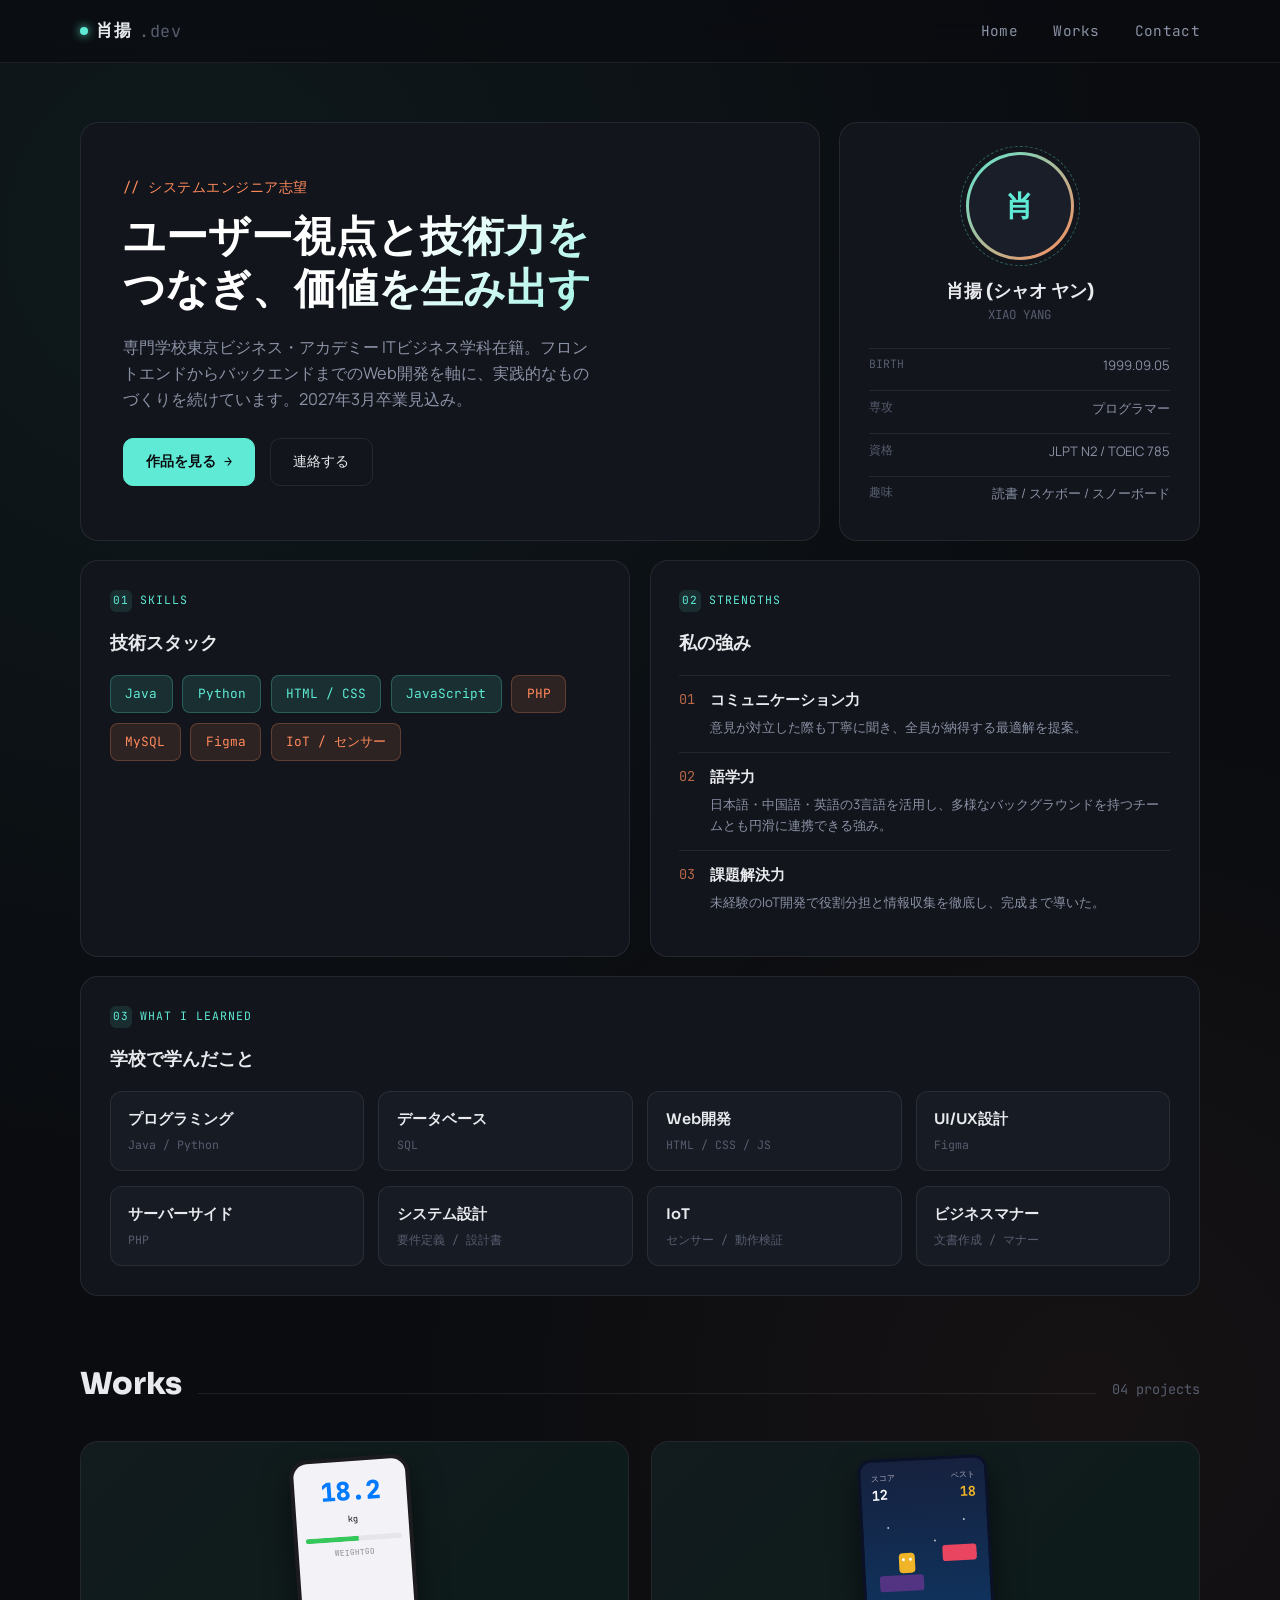
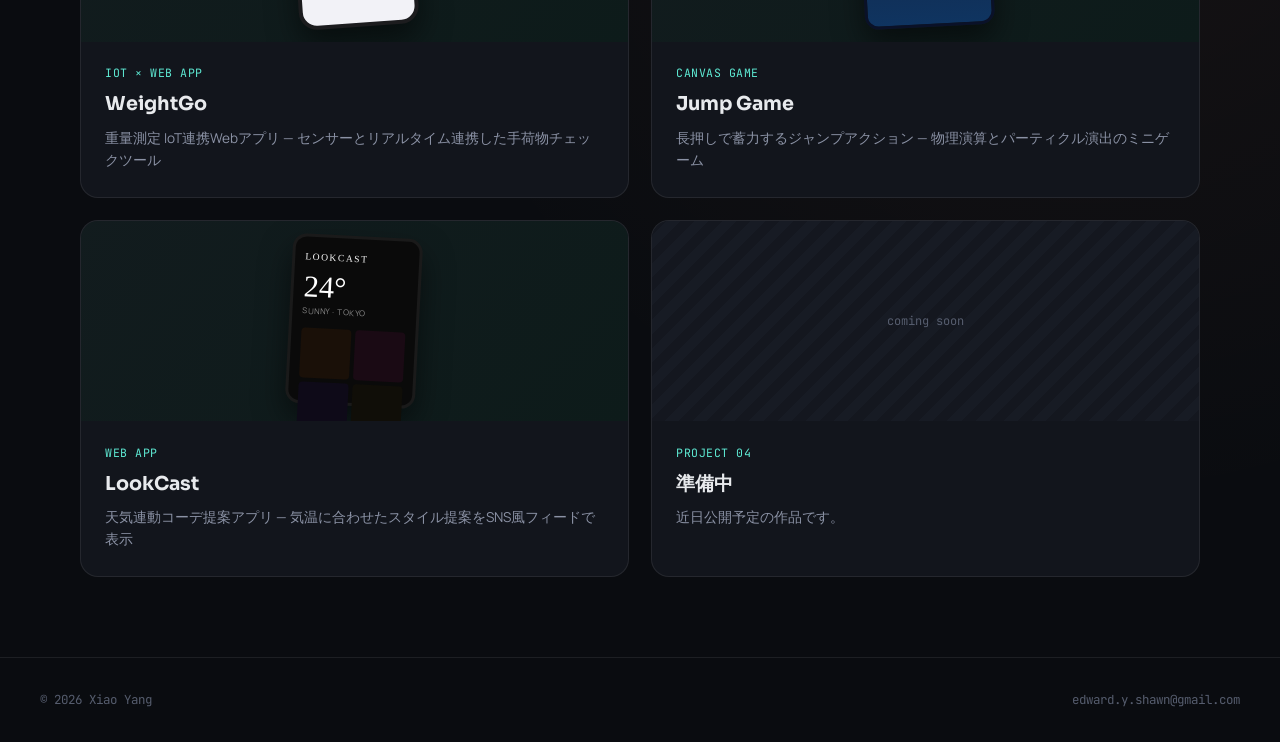
==== portfolio.html @ 36eb5057 "Add files via upload" ====
<!DOCTYPE html>
<html lang="ja">

<head>
    <meta charset="UTF-8">
    <meta name="viewport" content="width=device-width, initial-scale=1.0">
    <title>肖揚 | Portfolio</title>
    <link rel="preconnect" href="https://fonts.googleapis.com">
    <link
        href="https://fonts.googleapis.com/css2?family=Sora:wght@400;600;700;800&family=JetBrains+Mono:wght@400;500;700&family=Manrope:wght@300;400;500;600&display=swap"
        rel="stylesheet">
    <style>
        :root {
            --bg: #0A0C10;
            --bg-card: #12151C;
            --bg-card-hover: #171B24;
            --border: rgba(255, 255, 255, 0.08);
            --border-hover: rgba(94, 234, 212, 0.4);
            --text: #E8EAED;
            --text-dim: #8B92A5;
            --text-faint: #565D6E;
            --accent: #5EEAD4;
            --accent-dim: rgba(94, 234, 212, 0.12);
            --accent2: #FF8A5B;
            --accent2-dim: rgba(255, 138, 91, 0.12);
        }

        * {
            margin: 0;
            padding: 0;
            box-sizing: border-box;
        }

        html {
            scroll-behavior: smooth;
        }

        body {
            background: var(--bg);
            color: var(--text);
            font-family: 'Manrope', sans-serif;
            line-height: 1.6;
            overflow-x: hidden;
            background-image:
                radial-gradient(circle at 15% 10%, rgba(94, 234, 212, 0.06) 0%, transparent 40%),
                radial-gradient(circle at 85% 60%, rgba(255, 138, 91, 0.05) 0%, transparent 40%);
        }

        .mono {
            font-family: 'JetBrains Mono', monospace;
        }

        /* ===== Header ===== */
        header {
            position: fixed;
            top: 0;
            width: 100%;
            z-index: 1000;
            background: rgba(10, 12, 16, 0.7);
            backdrop-filter: blur(16px);
            -webkit-backdrop-filter: blur(16px);
            border-bottom: 1px solid var(--border);
        }

        nav {
            max-width: 1200px;
            margin: 0 auto;
            display: flex;
            justify-content: space-between;
            align-items: center;
            padding: 1.1rem 2.5rem;
        }

        .logo {
            font-family: 'Sora', sans-serif;
            font-weight: 700;
            font-size: 1.05rem;
            letter-spacing: 0.5px;
            color: var(--text);
            display: flex;
            align-items: center;
            gap: 0.5rem;
            cursor: pointer;
        }

        .logo::before {
            content: '';
            width: 8px;
            height: 8px;
            border-radius: 50%;
            background: var(--accent);
            box-shadow: 0 0 10px var(--accent);
        }

        .nav-links {
            display: flex;
            gap: 2.2rem;
            list-style: none;
        }

        .nav-links a {
            color: var(--text-dim);
            text-decoration: none;
            font-size: 0.9rem;
            font-family: 'JetBrains Mono', monospace;
            letter-spacing: 0.3px;
            transition: color 0.25s ease;
        }

        .nav-links a:hover {
            color: var(--accent);
        }

        /* ===== Main / Pages ===== */
        main {
            padding-top: 90px;
        }

        .page {
            display: none;
            animation: fadeUp 0.5s ease;
        }

        .page.active {
            display: block;
        }

        @keyframes fadeUp {
            from {
                opacity: 0;
                transform: translateY(16px);
            }

            to {
                opacity: 1;
                transform: translateY(0);
            }
        }

        .wrap {
            max-width: 1200px;
            margin: 0 auto;
            padding: 0 2.5rem;
        }

        /* ===== Hero / Bento Grid ===== */
        .bento {
            display: grid;
            grid-template-columns: repeat(12, 1fr);
            gap: 1.2rem;
            margin: 2rem 0 4rem;
        }

        .card {
            background: var(--bg-card);
            border: 1px solid var(--border);
            border-radius: 18px;
            padding: 1.8rem;
            position: relative;
            transition: border-color 0.3s ease, transform 0.3s ease, background 0.3s ease;
        }

        .card:hover {
            border-color: var(--border-hover);
            transform: translateY(-3px);
        }

        .card-tag {
            font-family: 'JetBrains Mono', monospace;
            font-size: 0.72rem;
            color: var(--accent);
            letter-spacing: 1px;
            text-transform: uppercase;
            display: flex;
            align-items: center;
            gap: 0.5rem;
            margin-bottom: 1rem;
        }

        .card-tag .num {
            background: var(--accent-dim);
            color: var(--accent);
            width: 22px;
            height: 22px;
            border-radius: 6px;
            display: flex;
            align-items: center;
            justify-content: center;
            font-size: 0.7rem;
        }

        /* Hero main card */
        .hero-card {
            grid-column: span 8;
            padding: 2.6rem;
            display: flex;
            flex-direction: column;
            justify-content: center;
        }

        .eyebrow {
            font-family: 'JetBrains Mono', monospace;
            color: var(--accent2);
            font-size: 0.85rem;
            margin-bottom: 0.8rem;
            letter-spacing: 0.5px;
        }

        .hero-card h1 {
            font-family: 'Sora', sans-serif;
            font-size: 2.6rem;
            font-weight: 800;
            line-height: 1.25;
            margin-bottom: 1.2rem;
            background: linear-gradient(135deg, #fff 40%, var(--accent) 100%);
            -webkit-background-clip: text;
            background-clip: text;
            -webkit-text-fill-color: transparent;
        }

        .hero-card p.desc {
            color: var(--text-dim);
            font-size: 1.02rem;
            max-width: 480px;
            margin-bottom: 1.6rem;
        }

        .hero-btns {
            display: flex;
            gap: 0.9rem;
        }

        .btn {
            font-family: 'JetBrains Mono', monospace;
            font-size: 0.85rem;
            padding: 0.75rem 1.4rem;
            border-radius: 10px;
            cursor: pointer;
            text-decoration: none;
            display: inline-flex;
            align-items: center;
            gap: 0.5rem;
            transition: all 0.25s ease;
            border: 1px solid var(--border);
        }

        .btn-primary {
            background: var(--accent);
            color: #0A0C10;
            font-weight: 700;
            border-color: var(--accent);
        }

        .btn-primary:hover {
            box-shadow: 0 0 20px rgba(94, 234, 212, 0.4);
            transform: translateY(-2px);
        }

        .btn-ghost {
            color: var(--text);
        }

        .btn-ghost:hover {
            border-color: var(--accent);
            color: var(--accent);
        }

        /* Profile card */
        .profile-card {
            grid-column: span 4;
            display: flex;
            flex-direction: column;
            align-items: center;
            text-align: center;
            justify-content: center;
            gap: 1rem;
        }

        .avatar {
            width: 108px;
            height: 108px;
            border-radius: 50%;
            background: linear-gradient(135deg, var(--accent), var(--accent2));
            padding: 3px;
            position: relative;
        }

        .avatar::after {
            content: '';
            position: absolute;
            inset: -6px;
            border-radius: 50%;
            border: 1px dashed rgba(94, 234, 212, 0.35);
            animation: spin 12s linear infinite;
        }

        @keyframes spin {
            to {
                transform: rotate(360deg);
            }
        }

        .avatar-inner {
            width: 100%;
            height: 100%;
            border-radius: 50%;
            background: #1a1e28;
            display: flex;
            align-items: center;
            justify-content: center;
            font-family: 'Sora', sans-serif;
            font-size: 1.8rem;
            font-weight: 700;
            color: var(--accent);
        }

        .profile-card .name-jp {
            font-family: 'Sora', sans-serif;
            font-weight: 700;
            font-size: 1.15rem;
        }

        .profile-card .name-en {
            font-family: 'JetBrains Mono', monospace;
            font-size: 0.78rem;
            color: var(--text-faint);
        }

        .profile-meta {
            width: 100%;
            margin-top: 0.4rem;
            display: flex;
            flex-direction: column;
            gap: 0.5rem;
        }

        .meta-row {
            display: flex;
            justify-content: space-between;
            font-size: 0.82rem;
            padding: 0.4rem 0;
            border-top: 1px solid var(--border);
        }

        .meta-row span:first-child {
            color: var(--text-faint);
            font-family: 'JetBrains Mono', monospace;
            font-size: 0.72rem;
        }

        .meta-row span:last-child {
            color: var(--text-dim);
            text-align: right;
        }

        /* Skills card */
        .skills-card {
            grid-column: span 6;
        }

        .skills-card h3,
        .strengths-card h3,
        .learn-card h3 {
            font-family: 'Sora', sans-serif;
            font-size: 1.15rem;
            margin-bottom: 1.1rem;
        }

        .skill-tags {
            display: flex;
            flex-wrap: wrap;
            gap: 0.6rem;
        }

        .skill-tag {
            font-family: 'JetBrains Mono', monospace;
            font-size: 0.8rem;
            padding: 0.5rem 0.9rem;
            border-radius: 8px;
            background: var(--accent-dim);
            color: var(--accent);
            border: 1px solid rgba(94, 234, 212, 0.25);
        }

        .skill-tag.alt {
            background: var(--accent2-dim);
            color: var(--accent2);
            border-color: rgba(255, 138, 91, 0.25);
        }

        /* Strengths card */
        .strengths-card {
            grid-column: span 6;
        }

        .strength-item {
            display: flex;
            gap: 0.9rem;
            padding: 0.85rem 0;
            border-top: 1px solid var(--border);
        }

        .strength-item:first-of-type {
            border-top: none;
        }

        .strength-num {
            font-family: 'JetBrains Mono', monospace;
            color: var(--accent2);
            font-size: 0.85rem;
            flex-shrink: 0;
            opacity: 0.7;
        }

        .strength-item h4 {
            font-family: 'Sora', sans-serif;
            font-size: 0.92rem;
            margin-bottom: 0.25rem;
        }

        .strength-item p {
            font-size: 0.83rem;
            color: var(--text-dim);
        }

        /* Learned / tags cloud card */
        .learn-card {
            grid-column: span 12;
        }

        .learn-grid {
            display: grid;
            grid-template-columns: repeat(4, 1fr);
            gap: 0.9rem;
        }

        .learn-item {
            background: var(--bg-card-hover);
            border: 1px solid var(--border);
            border-radius: 12px;
            padding: 1rem 1.1rem;
            display: flex;
            flex-direction: column;
            gap: 0.3rem;
            transition: border-color 0.25s ease;
        }

        .learn-item:hover {
            border-color: var(--border-hover);
        }

        .learn-item .l-title {
            font-family: 'Sora', sans-serif;
            font-size: 0.92rem;
            font-weight: 600;
        }

        .learn-item .l-sub {
            font-family: 'JetBrains Mono', monospace;
            font-size: 0.72rem;
            color: var(--text-faint);
        }

        /* Section headers */
        .section-head {
            display: flex;
            align-items: baseline;
            gap: 1rem;
            margin: 4rem 0 2rem;
        }

        .section-head h2 {
            font-family: 'Sora', sans-serif;
            font-size: 1.9rem;
            font-weight: 800;
        }

        .section-head .line {
            flex: 1;
            height: 1px;
            background: var(--border);
        }

        .section-head .count {
            font-family: 'JetBrains Mono', monospace;
            color: var(--text-faint);
            font-size: 0.85rem;
        }

        /* ===== Works ===== */
        .works-grid {
            display: grid;
            grid-template-columns: repeat(2, 1fr);
            gap: 1.4rem;
            margin-bottom: 5rem;
        }

        .work-card {
            background: var(--bg-card);
            border: 1px solid var(--border);
            border-radius: 18px;
            overflow: hidden;
            cursor: pointer;
            transition: all 0.35s ease;
        }

        .work-card:hover {
            border-color: var(--border-hover);
            transform: translateY(-4px);
        }

        .work-thumb {
            height: 200px;
            position: relative;
            display: flex;
            align-items: center;
            justify-content: center;
            overflow: hidden;
        }

        .work-thumb.featured {
            background: linear-gradient(135deg, #12222080, #0d1b1a);
        }

        .work-thumb.placeholder {
            background: repeating-linear-gradient(135deg, #14171f, #14171f 10px, #171b24 10px, #171b24 20px);
        }

        .work-thumb img {
            width: 100%;
            height: 100%;
            object-fit: cover;
            object-position: top center;
            transition: transform 0.5s ease;
        }

        .work-card:hover .work-thumb img {
            transform: scale(1.04);
        }

        .work-body {
            padding: 1.4rem 1.5rem 1.6rem;
        }

        .work-body .w-cat {
            font-family: 'JetBrains Mono', monospace;
            font-size: 0.72rem;
            color: var(--accent);
            text-transform: uppercase;
            letter-spacing: 0.5px;
        }

        .work-body h3 {
            font-family: 'Sora', sans-serif;
            font-size: 1.2rem;
            margin: 0.4rem 0 0.5rem;
        }

        .work-body p {
            font-size: 0.85rem;
            color: var(--text-dim);
        }

        /* mini phone mockup for WeightGo */
        .mini-phone {
            width: 120px;
            height: 170px;
            background: #f2f2f7;
            border-radius: 18px;
            border: 4px solid #1c1c1e;
            padding: 10px 8px;
            box-shadow: 0 15px 30px rgba(0, 0, 0, 0.5);
            transform: rotate(-4deg);
        }

        .mini-phone .mp-num {
            font-family: 'JetBrains Mono', monospace;
            font-weight: 800;
            color: #007aff;
            font-size: 1.6rem;
            text-align: center;
        }

        .mini-phone .mp-unit {
            font-size: 0.55rem;
            color: #1c1c1e;
            text-align: center;
            font-family: 'JetBrains Mono', monospace;
        }

        .mini-phone .mp-bar {
            height: 5px;
            background: #e5e5ea;
            border-radius: 3px;
            margin-top: 10px;
            overflow: hidden;
        }

        .mini-phone .mp-fill {
            width: 55%;
            height: 100%;
            background: #34c759;
        }

        .mini-phone .mp-label {
            font-size: 0.5rem;
            color: #8e8e93;
            margin-top: 5px;
            text-align: center;
            font-family: 'JetBrains Mono', monospace;
        }

        .lock-icon {
            color: var(--text-faint);
            font-family: 'JetBrains Mono', monospace;
            font-size: 0.75rem;
        }

        /* mini game mockup for Jump Game */
        .mini-game {
            width: 130px;
            height: 170px;
            border-radius: 14px;
            background: linear-gradient(180deg, #16213e 0%, #0f3460 100%);
            border: 3px solid #0a1128;
            box-shadow: 0 15px 30px rgba(0, 0, 0, 0.5);
            transform: rotate(-3deg);
            position: relative;
            overflow: hidden;
            padding: 10px;
        }

        .mini-game .mg-hud {
            display: flex;
            justify-content: space-between;
            font-family: 'JetBrains Mono', monospace;
            font-size: 0.5rem;
            color: #aab;
        }

        .mini-game .mg-hud b {
            display: block;
            color: #fff;
            font-size: 0.85rem;
        }

        .mini-game .mg-star {
            position: absolute;
            width: 2px;
            height: 2px;
            background: rgba(255, 255, 255, 0.7);
            border-radius: 50%;
        }

        .mini-game .mg-player {
            position: absolute;
            width: 16px;
            height: 20px;
            background: #f0b429;
            border-radius: 4px;
            bottom: 52px;
            left: 34px;
        }

        .mini-game .mg-player::before,
        .mini-game .mg-player::after {
            content: '';
            position: absolute;
            width: 3px;
            height: 3px;
            background: #fff;
            border-radius: 50%;
            top: 5px;
        }

        .mini-game .mg-player::before { left: 3px; }
        .mini-game .mg-player::after { right: 3px; }

        .mini-game .mg-block {
            position: absolute;
            height: 16px;
            border-radius: 3px;
            bottom: 34px;
        }

        .mini-game .mg-block.b1 { width: 44px; left: 14px; background: #533483; }
        .mini-game .mg-block.b2 { width: 34px; left: 78px; bottom: 62px; background: #e94560; }

        /* mini app mockup for LookCast */
        .mini-look {
            width: 130px;
            height: 170px;
            border-radius: 14px;
            background: #0a0a0a;
            border: 3px solid #1a1a1a;
            box-shadow: 0 15px 30px rgba(0, 0, 0, 0.5);
            transform: rotate(3deg);
            padding: 12px 10px;
            font-family: 'DM Sans', 'Manrope', sans-serif;
        }

        .mini-look .ml-logo {
            font-family: 'Playfair Display', serif;
            font-size: 0.6rem;
            letter-spacing: 1.5px;
            color: #fafafa;
            text-transform: uppercase;
        }

        .mini-look .ml-temp {
            font-family: 'Playfair Display', serif;
            font-size: 1.9rem;
            color: #fff;
            line-height: 1;
            margin: 8px 0 2px;
        }

        .mini-look .ml-desc {
            font-size: 0.5rem;
            color: #888;
            letter-spacing: 0.5px;
            text-transform: uppercase;
            margin-bottom: 10px;
        }

        .mini-look .ml-grid {
            display: grid;
            grid-template-columns: repeat(2, 1fr);
            gap: 4px;
        }

        .mini-look .ml-tile {
            aspect-ratio: 1;
            border-radius: 4px;
        }

        .mini-look .ml-tile:nth-child(1) { background: #1a1008; }
        .mini-look .ml-tile:nth-child(2) { background: #1a0a14; }
        .mini-look .ml-tile:nth-child(3) { background: #0e0a18; }
        .mini-look .ml-tile:nth-child(4) { background: #100e08; }

        /* rotate work-thumb contents upright regardless of card tilt */
        .work-thumb.featured {
            display: flex;
            align-items: center;
            justify-content: center;
        }

        /* ===== Work Details Page ===== */
        .work-details-wrap {
            max-width: 880px;
            margin: 0 auto;
            padding: 2rem 2.5rem 6rem;
        }

        .back-link {
            font-family: 'JetBrains Mono', monospace;
            color: var(--text-dim);
            font-size: 0.85rem;
            text-decoration: none;
            display: inline-flex;
            align-items: center;
            gap: 0.4rem;
            margin-bottom: 2rem;
            cursor: pointer;
        }

        .back-link:hover {
            color: var(--accent);
        }

        .wd-header {
            margin-bottom: 2.5rem;
        }

        .wd-header .w-cat {
            font-family: 'JetBrains Mono', monospace;
            color: var(--accent);
            font-size: 0.78rem;
            text-transform: uppercase;
            letter-spacing: 0.5px;
        }

        .wd-header h2 {
            font-family: 'Sora', sans-serif;
            font-size: 2.2rem;
            margin: 0.5rem 0 1rem;
        }

        .wd-meta {
            display: flex;
            gap: 2rem;
            flex-wrap: wrap;
            margin-bottom: 1.5rem;
        }

        .wd-meta-item {
            font-family: 'JetBrains Mono', monospace;
            font-size: 0.78rem;
        }

        .wd-meta-item span {
            display: block;
            color: var(--text-faint);
            margin-bottom: 0.2rem;
            font-size: 0.7rem;
        }

        .wd-body {
            background: var(--bg-card);
            border: 1px solid var(--border);
            border-radius: 18px;
            padding: 2.2rem;
        }

        .wd-body p {
            color: var(--text-dim);
            font-size: 0.98rem;
            margin-bottom: 1.5rem;
        }

        .wd-images {
            display: grid;
            grid-template-columns: 1fr;
            gap: 1.2rem;
            margin-top: 1.5rem;
        }

        .wd-image {
            height: 460px;
            border-radius: 12px;
            background: #0d0f14;
            border: 1px solid var(--border);
            overflow: hidden;
            display: flex;
            align-items: center;
            justify-content: center;
            padding: 1rem;
        }

        .wd-image img {
            max-width: 100%;
            max-height: 100%;
            width: auto;
            height: auto;
            object-fit: contain;
            display: block;
            border-radius: 4px;
        }

        /* ===== Contact Page ===== */
        .contact-wrap {
            max-width: 560px;
            margin: 3rem auto 6rem;
            padding: 0 2.5rem;
        }

        .contact-wrap h2 {
            font-family: 'Sora', sans-serif;
            font-size: 2rem;
            margin-bottom: 0.5rem;
        }

        .contact-wrap .sub {
            color: var(--text-dim);
            font-size: 0.95rem;
            margin-bottom: 2.5rem;
        }

        .form-group {
            margin-bottom: 1.4rem;
        }

        .form-group label {
            display: block;
            font-family: 'JetBrains Mono', monospace;
            font-size: 0.78rem;
            color: var(--text-faint);
            margin-bottom: 0.5rem;
            text-transform: uppercase;
            letter-spacing: 0.5px;
        }

        .form-group input,
        .form-group textarea {
            width: 100%;
            background: var(--bg-card);
            border: 1px solid var(--border);
            border-radius: 10px;
            padding: 0.9rem 1rem;
            color: var(--text);
            font-family: 'Manrope', sans-serif;
            font-size: 0.95rem;
            transition: border-color 0.25s ease;
        }

        .form-group input:focus,
        .form-group textarea:focus {
            outline: none;
            border-color: var(--accent);
        }

        .form-group textarea {
            min-height: 130px;
            resize: vertical;
        }

        .submit-btn {
            width: 100%;
            padding: 1rem;
        }

        /* ===== Footer ===== */
        footer {
            border-top: 1px solid var(--border);
            padding: 2rem 2.5rem;
            display: flex;
            justify-content: space-between;
            align-items: center;
            font-family: 'JetBrains Mono', monospace;
            font-size: 0.78rem;
            color: var(--text-faint);
        }

        @media (max-width: 860px) {

            .hero-card,
            .profile-card,
            .skills-card,
            .strengths-card {
                grid-column: span 12;
            }

            .learn-grid {
                grid-template-columns: repeat(2, 1fr);
            }

            .works-grid {
                grid-template-columns: 1fr;
            }

            .wd-images {
                grid-template-columns: 1fr;
            }

            .wd-image {
                height: 320px;
            }

            nav {
                padding: 1rem 1.4rem;
            }

            .wrap {
                padding: 0 1.4rem;
            }

            .hero-card h1 {
                font-size: 2rem;
            }
        }
    </style>
</head>

<body>

    <header>
        <nav>
            <div class="logo" onclick="showPage('home')">肖揚<span class="mono"
                    style="color:var(--text-faint); font-weight:400;">.dev</span></div>
            <ul class="nav-links">
                <li><a onclick="showPage('home')">Home</a></li>
                <li><a
                        onclick="showPage('home'); setTimeout(()=>document.getElementById('works').scrollIntoView({behavior:'smooth'}),50)">Works</a>
                </li>
                <li><a onclick="showPage('contact')">Contact</a></li>
            </ul>
        </nav>
    </header>

    <main>
        <!-- HOME -->
        <div id="home" class="page active">
            <div class="wrap">

                <div class="bento">
                    <!-- Hero -->
                    <div class="card hero-card">
                        <div class="eyebrow">// システムエンジニア志望</div>
                        <h1>ユーザー視点と技術力を<br>つなぎ、価値を生み出す</h1>
                        <p class="desc">専門学校東京ビジネス・アカデミー
                            ITビジネス学科在籍。フロントエンドからバックエンドまでのWeb開発を軸に、実践的なものづくりを続けています。2027年3月卒業見込み。</p>
                        <div class="hero-btns">
                            <a class="btn btn-primary"
                                onclick="document.getElementById('works').scrollIntoView({behavior:'smooth'})">作品を見る
                                →</a>
                            <a class="btn btn-ghost" onclick="showPage('contact')">連絡する</a>
                        </div>
                    </div>

                    <!-- Profile -->
                    <div class="card profile-card">
                        <div class="avatar">
                            <div class="avatar-inner">肖</div>
                        </div>
                        <div>
                            <div class="name-jp">肖揚 (シャオ ヤン)</div>
                            <div class="name-en">XIAO YANG</div>
                        </div>
                        <div class="profile-meta">
                            <div class="meta-row"><span>BIRTH</span><span>1999.09.05</span></div>
                            <div class="meta-row"><span>専攻</span><span>プログラマー</span></div>
                            <div class="meta-row"><span>資格</span><span>JLPT N2 / TOEIC 785</span></div>
                            <div class="meta-row"><span>趣味</span><span>読書 / スケボー / スノーボード</span></div>
                        </div>
                    </div>

                    <!-- Skills -->
                    <div class="card skills-card">
                        <div class="card-tag"><span class="num">01</span>SKILLS</div>
                        <h3>技術スタック</h3>
                        <div class="skill-tags">
                            <span class="skill-tag">Java</span>
                            <span class="skill-tag">Python</span>
                            <span class="skill-tag">HTML / CSS</span>
                            <span class="skill-tag">JavaScript</span>
                            <span class="skill-tag alt">PHP</span>
                            <span class="skill-tag alt">MySQL</span>
                            <span class="skill-tag alt">Figma</span>
                            <span class="skill-tag alt">IoT / センサー</span>
                        </div>
                    </div>

                    <!-- Strengths -->
                    <div class="card strengths-card">
                        <div class="card-tag"><span class="num">02</span>STRENGTHS</div>
                        <h3>私の強み</h3>
                        <div class="strength-item">
                            <span class="strength-num">01</span>
                            <div>
                                <h4>コミュニケーション力</h4>
                                <p>意見が対立した際も丁寧に聞き、全員が納得する最適解を提案。</p>
                            </div>
                        </div>
                        <div class="strength-item">
                            <span class="strength-num">02</span>
                            <div>
                                <h4>語学力</h4>
                                <p>日本語・中国語・英語の3言語を活用し、多様なバックグラウンドを持つチームとも円滑に連携できる強み。</p>
                            </div>
                        </div>
                        <div class="strength-item">
                            <span class="strength-num">03</span>
                            <div>
                                <h4>課題解決力</h4>
                                <p>未経験のIoT開発で役割分担と情報収集を徹底し、完成まで導いた。</p>
                            </div>
                        </div>
                    </div>

                    <!-- Learned -->
                    <div class="card learn-card">
                        <div class="card-tag"><span class="num">03</span>WHAT I LEARNED</div>
                        <h3>学校で学んだこと</h3>
                        <div class="learn-grid">
                            <div class="learn-item"><span class="l-title">プログラミング</span><span class="l-sub">Java /
                                    Python</span></div>
                            <div class="learn-item"><span class="l-title">データベース</span><span class="l-sub">SQL</span>
                            </div>
                            <div class="learn-item"><span class="l-title">Web開発</span><span class="l-sub">HTML / CSS /
                                    JS</span></div>
                            <div class="learn-item"><span class="l-title">UI/UX設計</span><span class="l-sub">Figma</span>
                            </div>
                            <div class="learn-item"><span class="l-title">サーバーサイド</span><span class="l-sub">PHP</span>
                            </div>
                            <div class="learn-item"><span class="l-title">システム設計</span><span class="l-sub">要件定義 /
                                    設計書</span></div>
                            <div class="learn-item"><span class="l-title">IoT</span><span class="l-sub">センサー /
                                    動作検証</span></div>
                            <div class="learn-item"><span class="l-title">ビジネスマナー</span><span class="l-sub">文書作成 /
                                    マナー</span></div>
                        </div>
                    </div>
                </div>

                <!-- WORKS -->
                <div id="works">
                    <div class="section-head">
                        <h2>Works</h2>
                        <div class="line"></div>
                        <span class="count mono">04 projects</span>
                    </div>
                    <div class="works-grid">
                        <div class="work-card" onclick="showWork(1)">
                            <div class="work-thumb featured">
                                <div class="mini-phone">
                                    <div class="mp-num">18.2</div>
                                    <div class="mp-unit">kg</div>
                                    <div class="mp-bar">
                                        <div class="mp-fill"></div>
                                    </div>
                                    <div class="mp-label">WEIGHTGO</div>
                                </div>
                            </div>
                            <div class="work-body">
                                <div class="w-cat">IoT × Web App</div>
                                <h3>WeightGo</h3>
                                <p>重量測定 IoT連携Webアプリ — センサーとリアルタイム連携した手荷物チェックツール</p>
                            </div>
                        </div>
                        <div class="work-card" onclick="showWork(2)">
                            <div class="work-thumb featured">
                                <div class="mini-game">
                                    <div class="mg-hud"><span>スコア<br><b>12</b></span><span style="text-align:right">ベスト<br><b style="color:#f0b429">18</b></span></div>
                                    <div class="mg-star" style="top:65px;left:24px;"></div>
                                    <div class="mg-star" style="top:80px;left:70px;"></div>
                                    <div class="mg-star" style="top:60px;left:100px;"></div>
                                    <div class="mg-star" style="top:95px;left:110px;"></div>
                                    <div class="mg-block b1"></div>
                                    <div class="mg-block b2"></div>
                                    <div class="mg-player"></div>
                                </div>
                            </div>
                            <div class="work-body">
                                <div class="w-cat">Canvas Game</div>
                                <h3>Jump Game</h3>
                                <p>長押しで蓄力するジャンプアクション — 物理演算とパーティクル演出のミニゲーム</p>
                            </div>
                        </div>
                        <div class="work-card" onclick="showWork(3)">
                            <div class="work-thumb featured">
                                <div class="mini-look">
                                    <div class="ml-logo">Lookcast</div>
                                    <div class="ml-temp">24°</div>
                                    <div class="ml-desc">Sunny · Tokyo</div>
                                    <div class="ml-grid">
                                        <div class="ml-tile"></div>
                                        <div class="ml-tile"></div>
                                        <div class="ml-tile"></div>
                                        <div class="ml-tile"></div>
                                    </div>
                                </div>
                            </div>
                            <div class="work-body">
                                <div class="w-cat">Web App</div>
                                <h3>LookCast</h3>
                                <p>天気連動コーデ提案アプリ — 気温に合わせたスタイル提案をSNS風フィードで表示</p>
                            </div>
                        </div>
                        <div class="work-card" onclick="showWork(4)">
                            <div class="work-thumb placeholder"><span class="lock-icon">coming soon</span></div>
                            <div class="work-body">
                                <div class="w-cat">Project 04</div>
                                <h3>準備中</h3>
                                <p>近日公開予定の作品です。</p>
                            </div>
                        </div>
                    </div>
                </div>

            </div>
        </div>

        <!-- WORK DETAILS -->
        <div id="work-details" class="page">
            <div class="work-details-wrap">
                <a class="back-link" onclick="showPage('home')">← Home に戻る</a>
                <div id="work-content"></div>
            </div>
        </div>

        <!-- CONTACT -->
        <div id="contact" class="page">
            <div class="contact-wrap">
                <h2>Contact</h2>
                <p class="sub">ご連絡はこちらのフォーム、またはメールにてお願いいたします。</p>
                <form onsubmit="handleSubmit(event)">
                    <div class="form-group"><label>お名前</label><input type="text" required></div>
                    <div class="form-group"><label>メールアドレス</label><input type="email" required></div>
                    <div class="form-group"><label>メッセージ</label><textarea required></textarea></div>
                    <button type="submit" class="btn btn-primary submit-btn">送信する →</button>
                </form>
            </div>
        </div>
    </main>

    <footer>
        <span>© 2026 Xiao Yang</span>
        <span>edward.y.shawn@gmail.com</span>
    </footer>

    <script>
        function showPage(pageId) {
            document.querySelectorAll('.page').forEach(p => p.classList.remove('active'));
            document.getElementById(pageId).classList.add('active');
            window.scrollTo({ top: 0, behavior: 'smooth' });
        }

        const works = {
            1: {
                cat: 'IoT × Web App',
                title: 'WeightGo',
                meta: [['期間', '2 ヶ月'], ['言語', 'HTML / JavaScript / Python'], ['担当', 'フロントエンド開発・IoT連携']],
                desc: 'センサーとWebアプリのデータ連携・リアルタイム重量表示UIを実装した、手荷物重量測定アプリです。iOS風のインターフェースを採用し、航空会社ごとの制限重量に応じてリアルタイムで警告を表示します。Raspberry Piと連携し、実際のセンサーデータを取得して画面に反映する仕組みを構築しました。6名チームでの開発において、フロントエンドとIoT連携部分を担当。未経験の組み込み開発でしたが、役割分担と情報共有を徹底し、プロトタイプの完成まで導きました。',
                images: ['[data-uri]', '[data-uri]']
            },
            2: {
                cat: 'Canvas Game',
                title: 'Jump Game',
                meta: [['言語', 'HTML5 Canvas / JavaScript'], ['担当', '個人開発（企画・実装）'], ['特徴', '物理演算・パーティクル演出']],
                desc: '長押しでパワーを蓄積し、離すとジャンプするアクションゲームです。Canvas APIを使い、放物線運動の物理演算、カメラ追従、着地時のパーティクルエフェクトをフルスクラッチで実装しました。ブロックの中央に着地するとボーナススコアが入る仕組みや、スコア・ベスト記録の管理も自作。タッチ操作にも対応し、モバイルでも快適にプレイできます。',
                images: ['[data-uri]', '[data-uri]']
            },
            3: {
                cat: 'Web App',
                title: 'LookCast',
                meta: [['言語', 'HTML / CSS / JavaScript'], ['担当', '個人開発（UI設計・実装）'], ['特徴', '天気連動レコメンド']],
                desc: '天気情報と連動して、その日にぴったりのコーディネートを提案するWebアプリです。5日分の天気予報から日付を選ぶと、気温や天候に応じた男女別のスタイル投稿がSNS風のフィードで表示されます。エディトリアルなタイポグラフィとダークトーンのUIで、ファッション誌のような没入感のある閲覧体験を目指しました。都市検索やジェンダー切り替えなど、細かいインタラクションにもこだわっています。',
                images: ['[data-uri]', '[data-uri]']
            },
            4: { cat: 'Project 04', title: '準備中', meta: [], desc: '現在準備中の作品です。近日公開予定。', images: [] },
        };

        function showWork(id) {
            const w = works[id];
            let metaHTML = '';
            if (w.meta.length) {
                metaHTML = '<div class="wd-meta">' + w.meta.map(m => `<div class="wd-meta-item"><span>${m[0]}</span>${m[1]}</div>`).join('') + '</div>';
            }
            let imgHTML = '<div class="wd-images">';
            for (let i = 0; i < w.images.length; i++) imgHTML += `<div class="wd-image"><img src="${w.images[i]}" alt="${w.title} screenshot ${i+1}"></div>`;
            imgHTML += '</div>';

            document.getElementById('work-content').innerHTML = `
            <div class="wd-header">
                <div class="w-cat">${w.cat}</div>
                <h2>${w.title}</h2>
                ${metaHTML}
            </div>
            <div class="wd-body">
                <p>${w.desc}</p>
                ${imgHTML}
            </div>
        `;
            showPage('work-details');
        }

        function handleSubmit(e) {
            e.preventDefault();
            alert('メッセージが送信されました！ありがとうございます。');
            e.target.reset();
        }
    </script>

</body>

</html>
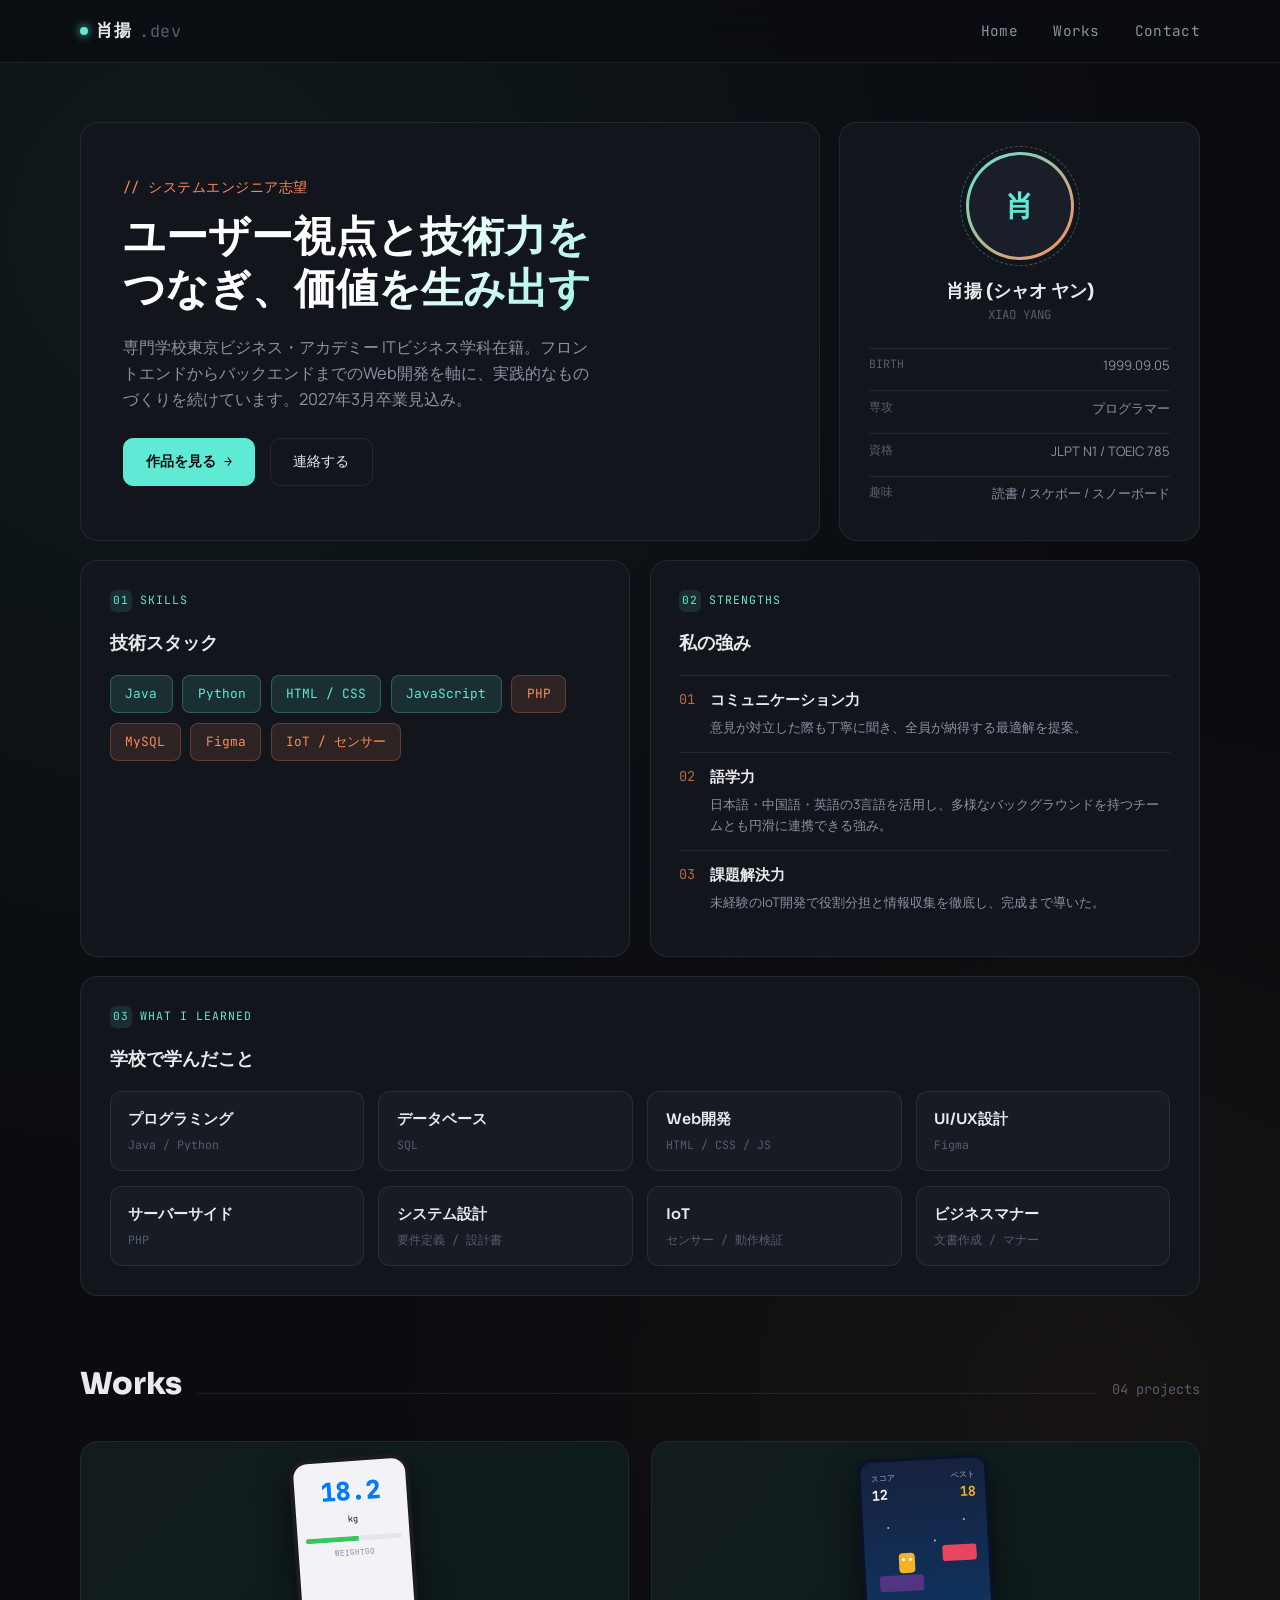
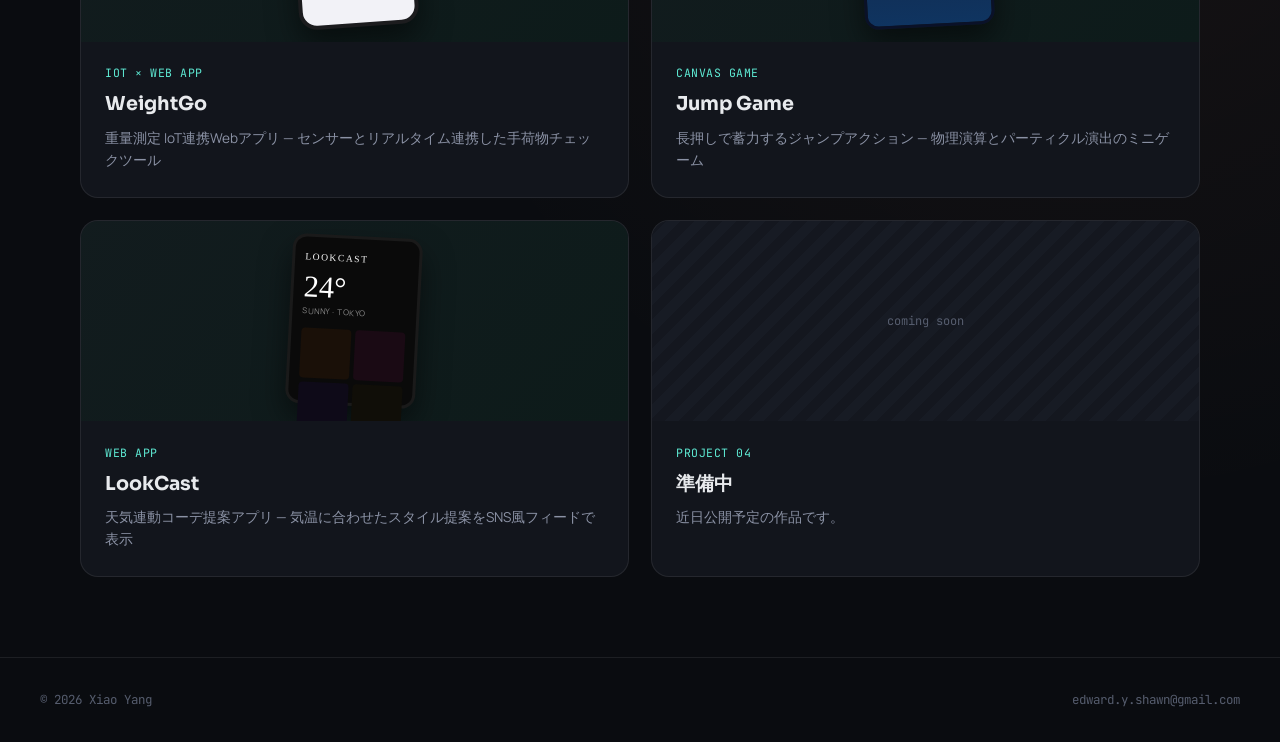
==== commit cf57edf1: "Update qualifications in portfolio.html" ====
--- a/portfolio.html
+++ b/portfolio.html
@@ -1010,7 +1010,7 @@
                         <div class="profile-meta">
                             <div class="meta-row"><span>BIRTH</span><span>1999.09.05</span></div>
                             <div class="meta-row"><span>専攻</span><span>プログラマー</span></div>
-                            <div class="meta-row"><span>資格</span><span>JLPT N2 / TOEIC 785</span></div>
+                            <div class="meta-row"><span>資格</span><span>JLPT N1 / TOEIC 785</span></div>
                             <div class="meta-row"><span>趣味</span><span>読書 / スケボー / スノーボード</span></div>
                         </div>
                     </div>
@@ -1254,4 +1254,4 @@
 
 </body>
 
-</html>+</html>
